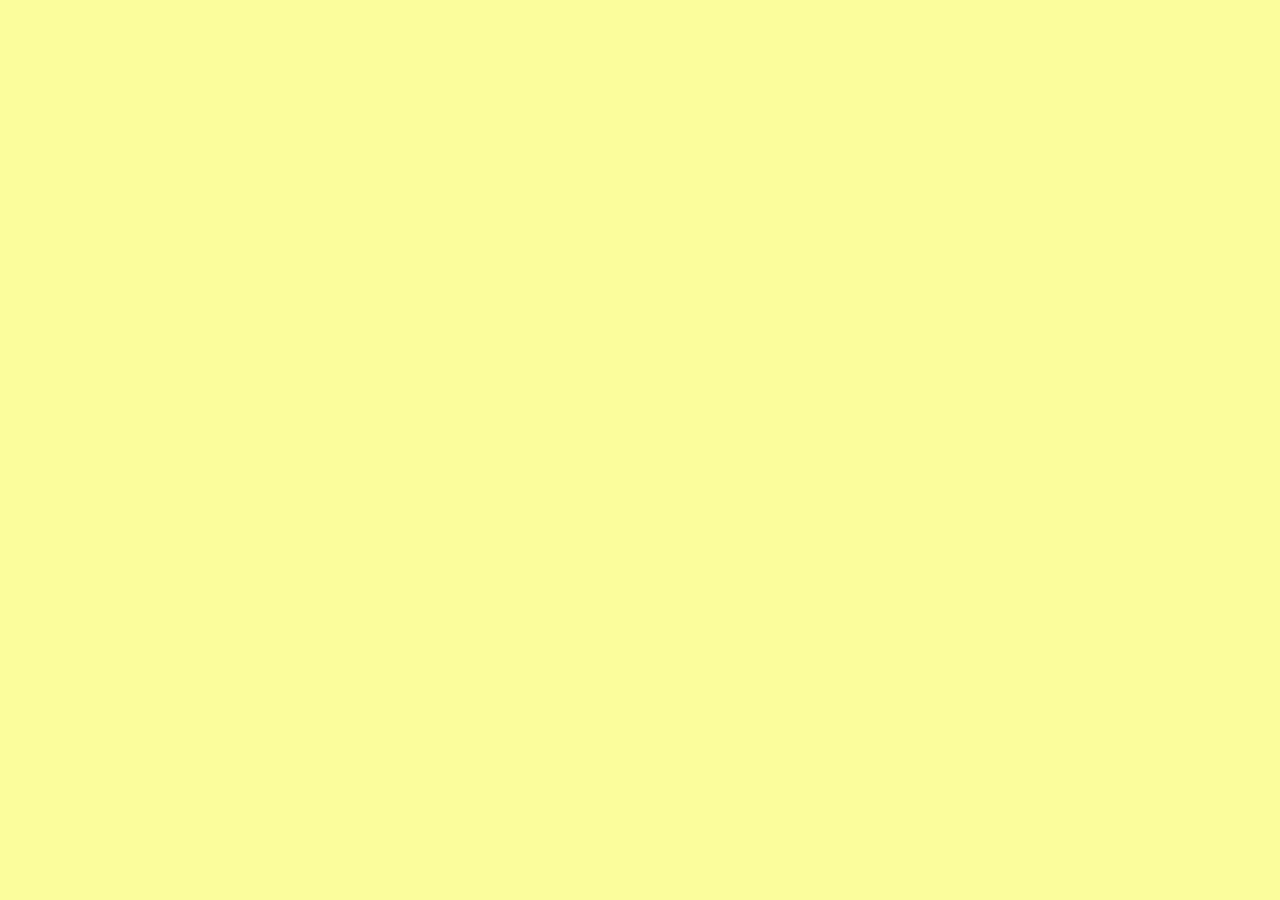
==== dress.html @ f21e7060 "updated html and css" ====
<!DOCTYPE html>
<!--[if lt IE 7]>      <html class="no-js lt-ie9 lt-ie8 lt-ie7"> <![endif]-->
<!--[if IE 7]>         <html class="no-js lt-ie9 lt-ie8"> <![endif]-->
<!--[if IE 8]>         <html class="no-js lt-ie9"> <![endif]-->
<!--[if gt IE 8]>      <html class="no-js"> <!--<![endif]-->
<html>
    <head>
        <meta charset="utf-8">
        <meta http-equiv="X-UA-Compatible" content="IE=edge">
        <title>Sally's Dress Up Game</title>
        <meta name="description" content="a replica of my eraliest internet memory">
        <meta name="viewport" content="width=device-width, initial-scale=1">
        <link rel="stylesheet" href="css/stylesheet.css">
    </head>
    <body>

    </body>
</html>
---- css/stylesheet.css ----
body{
    background-color: #FBFD9C;
}
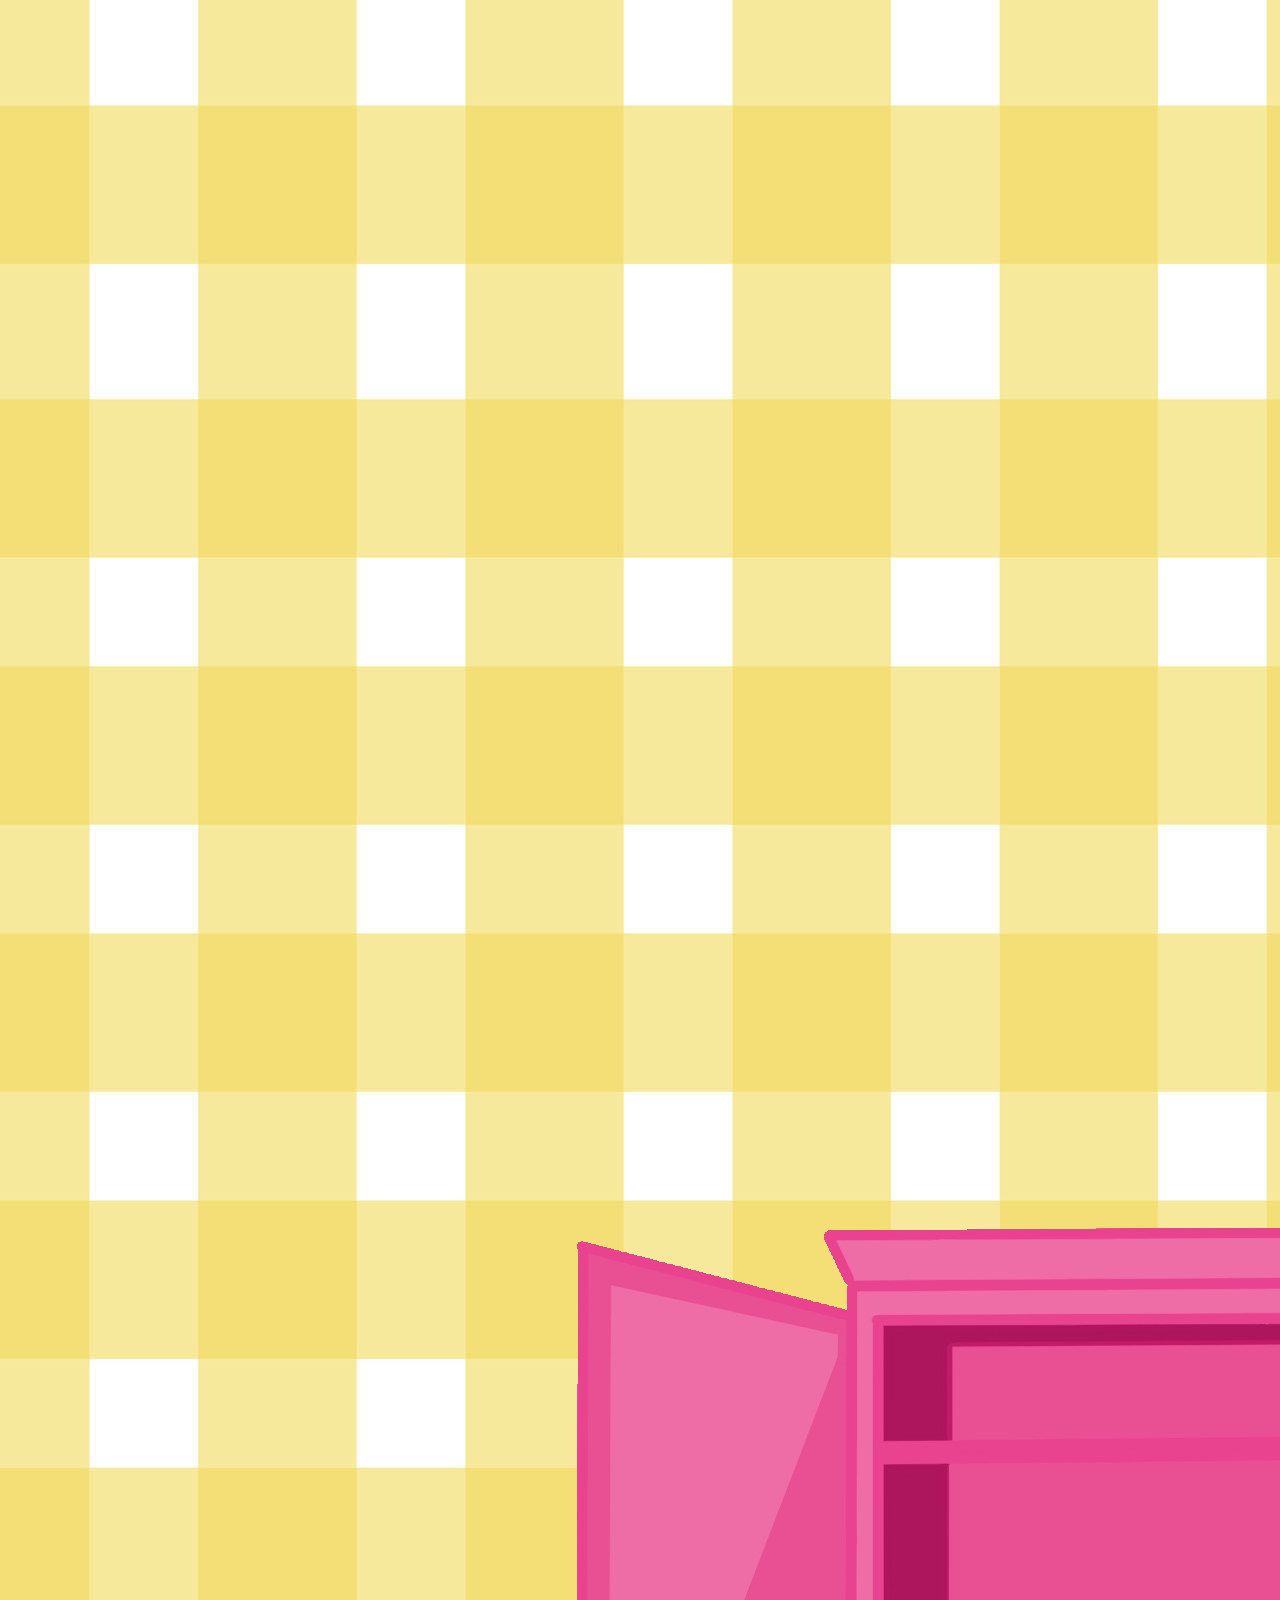
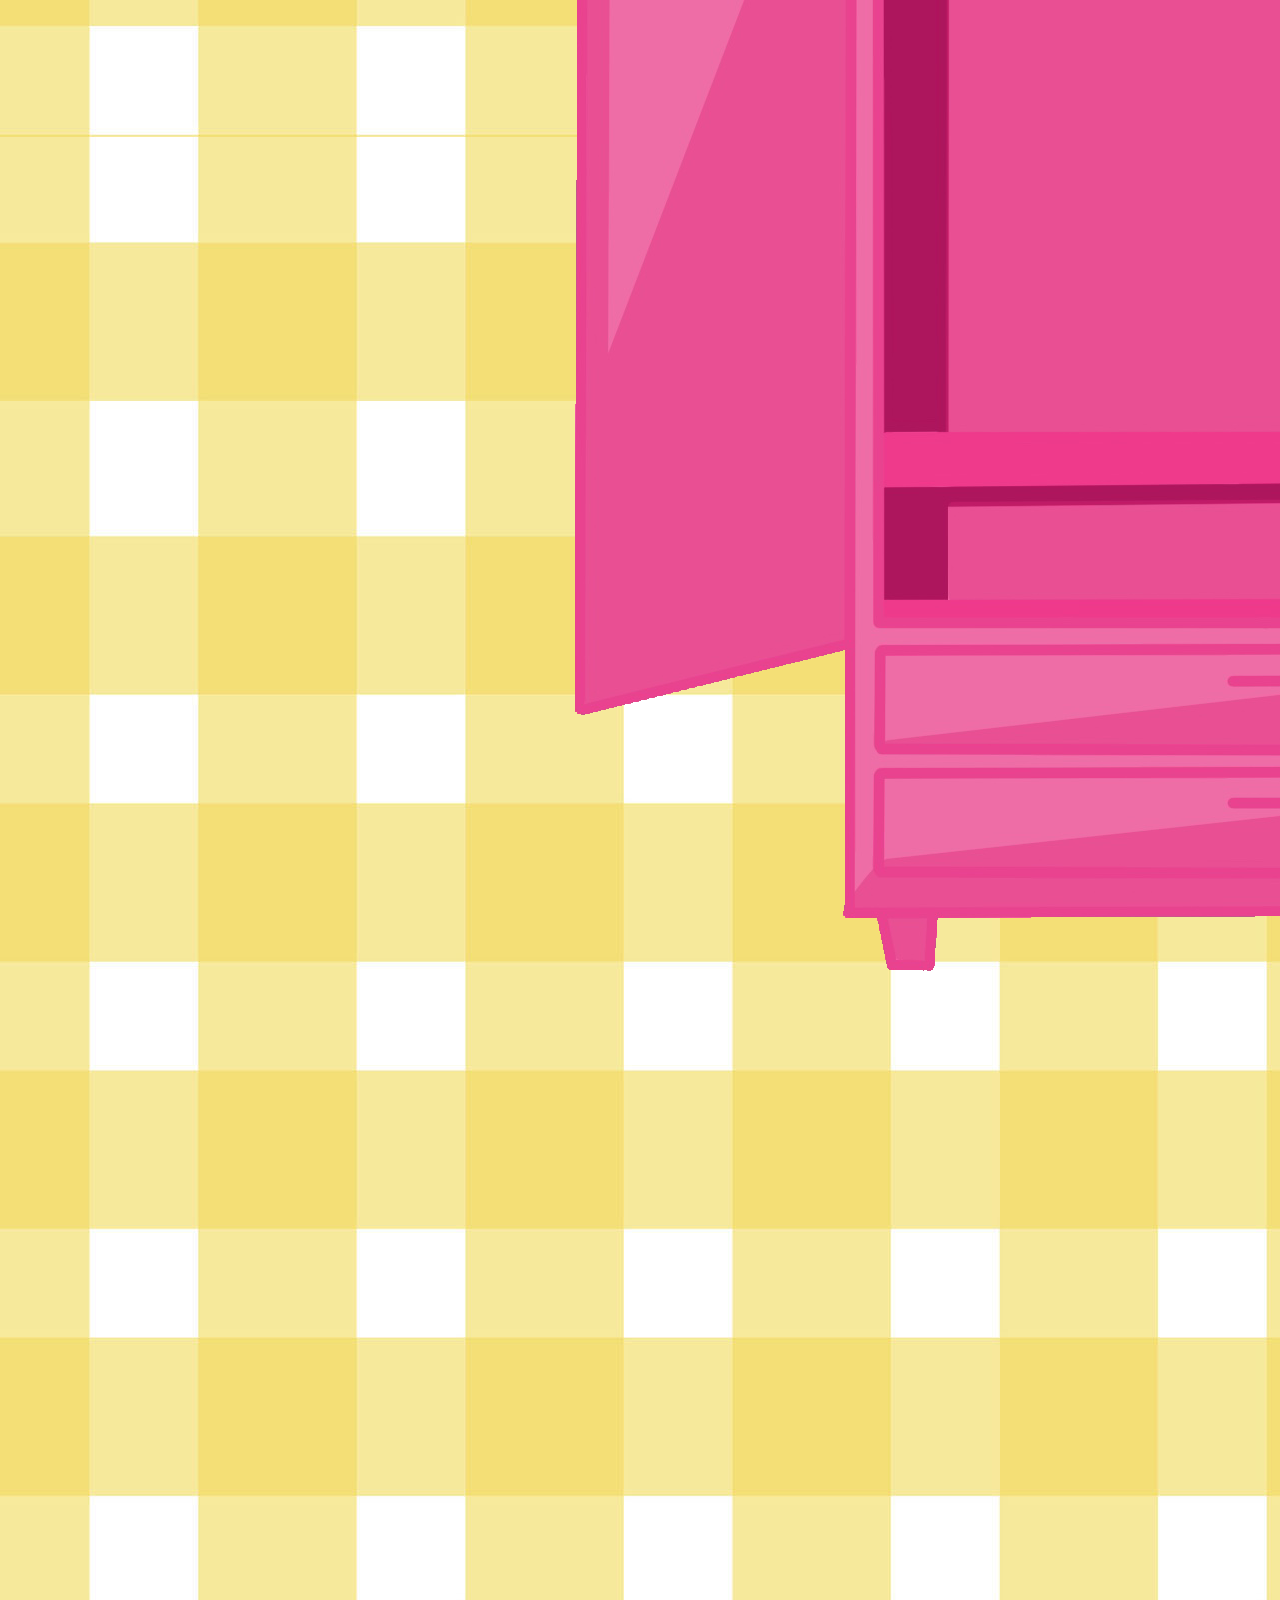
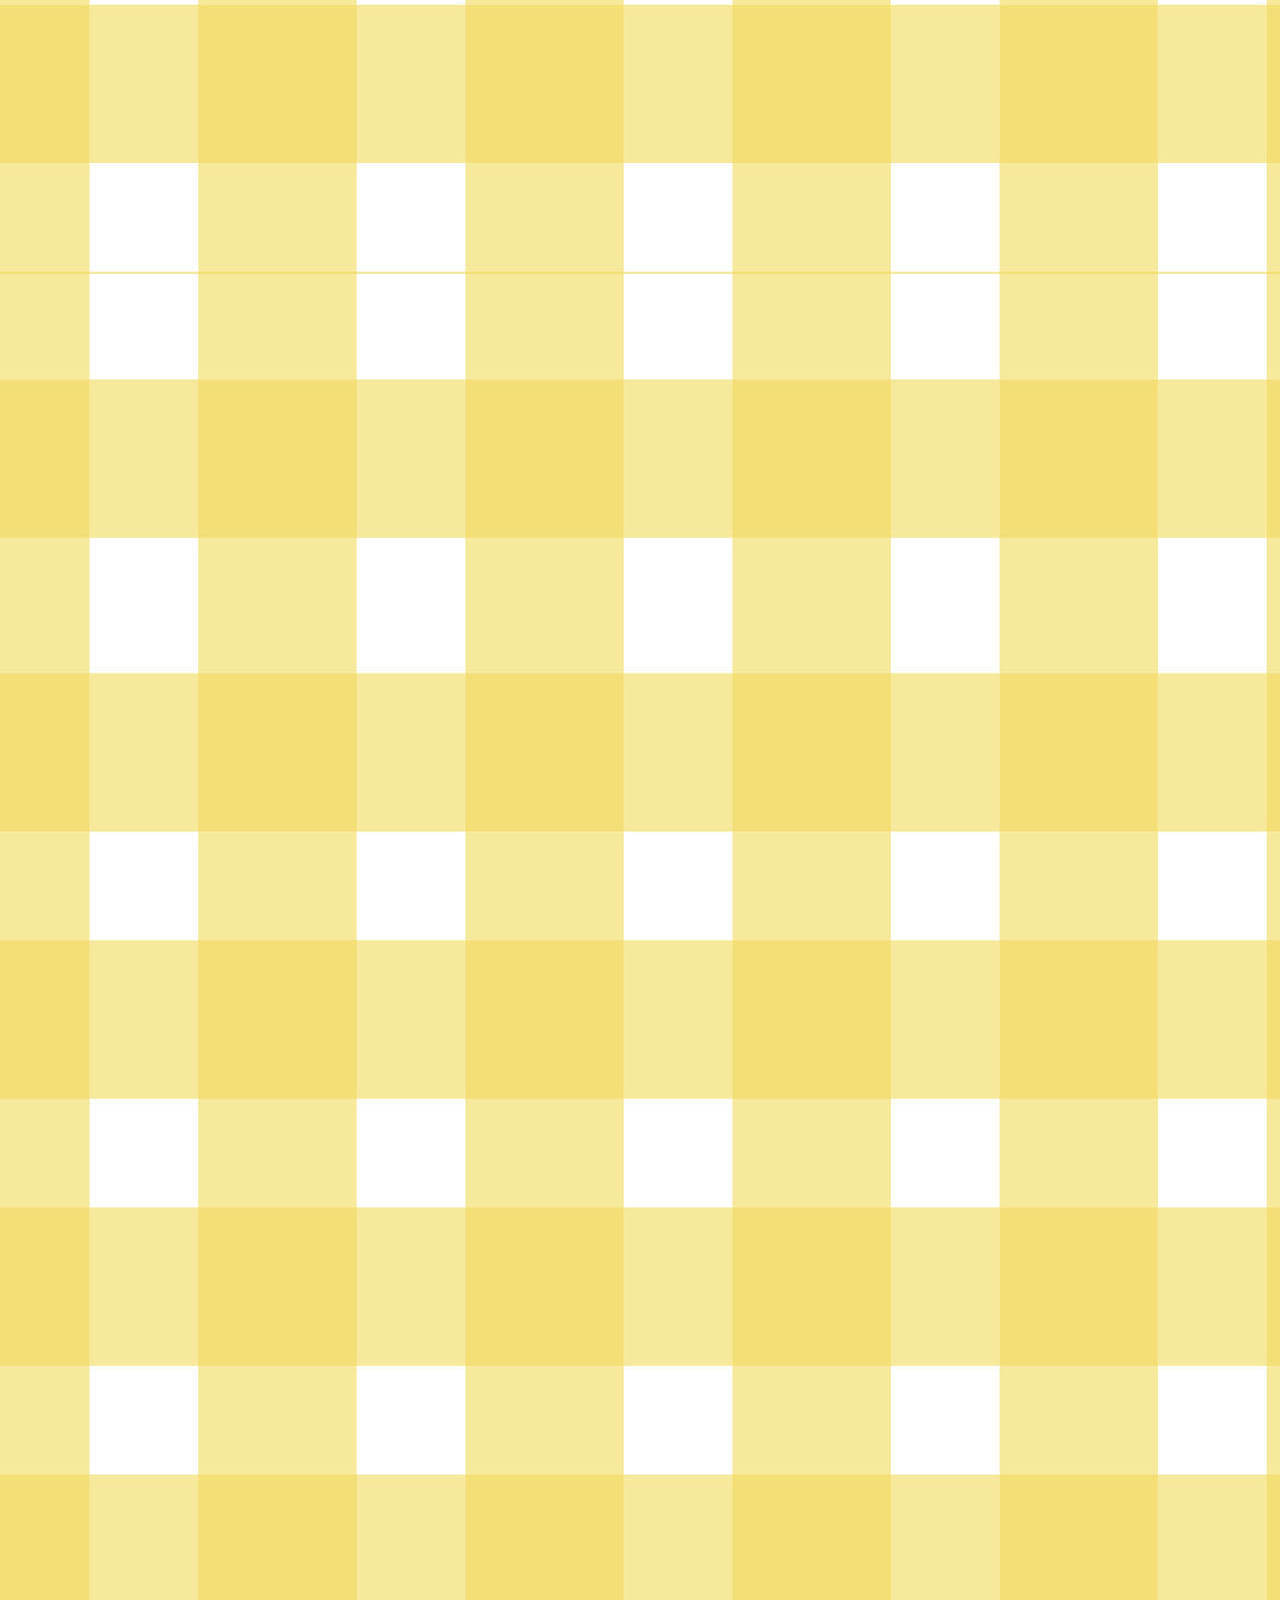
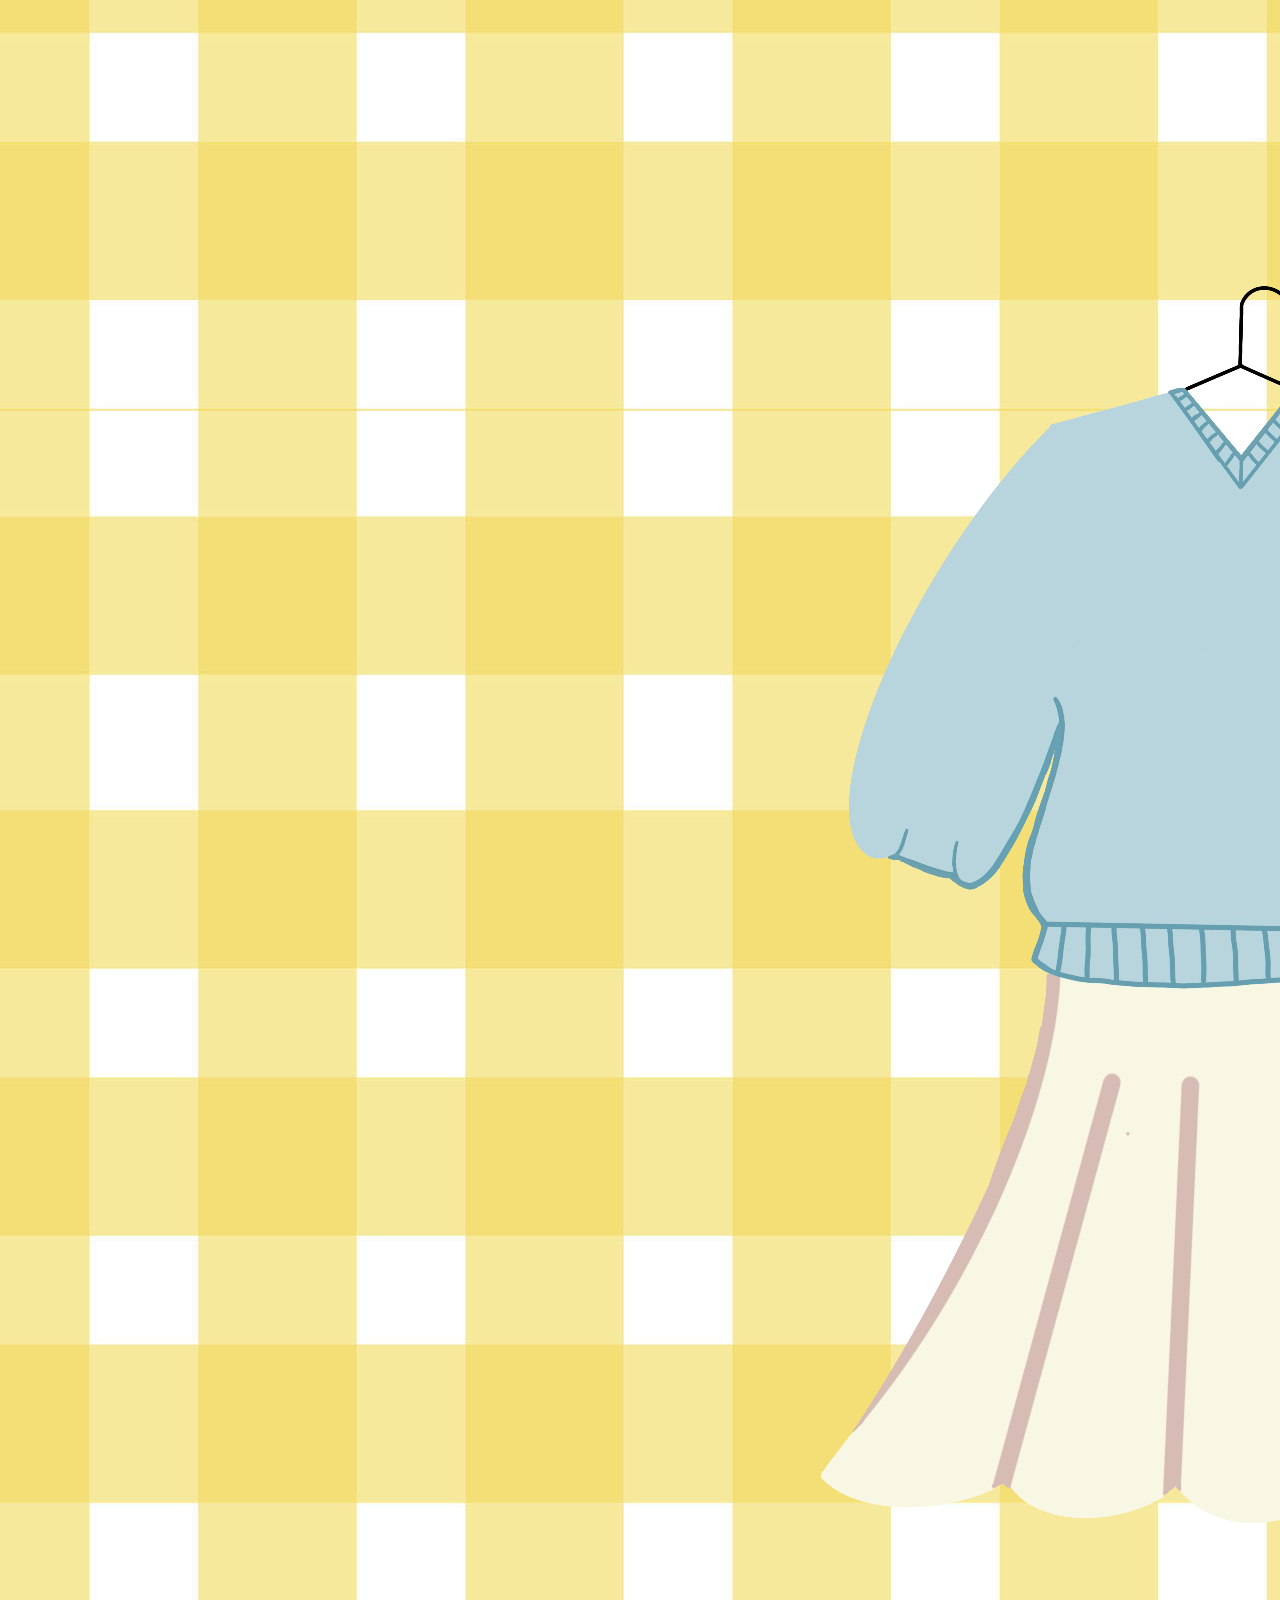
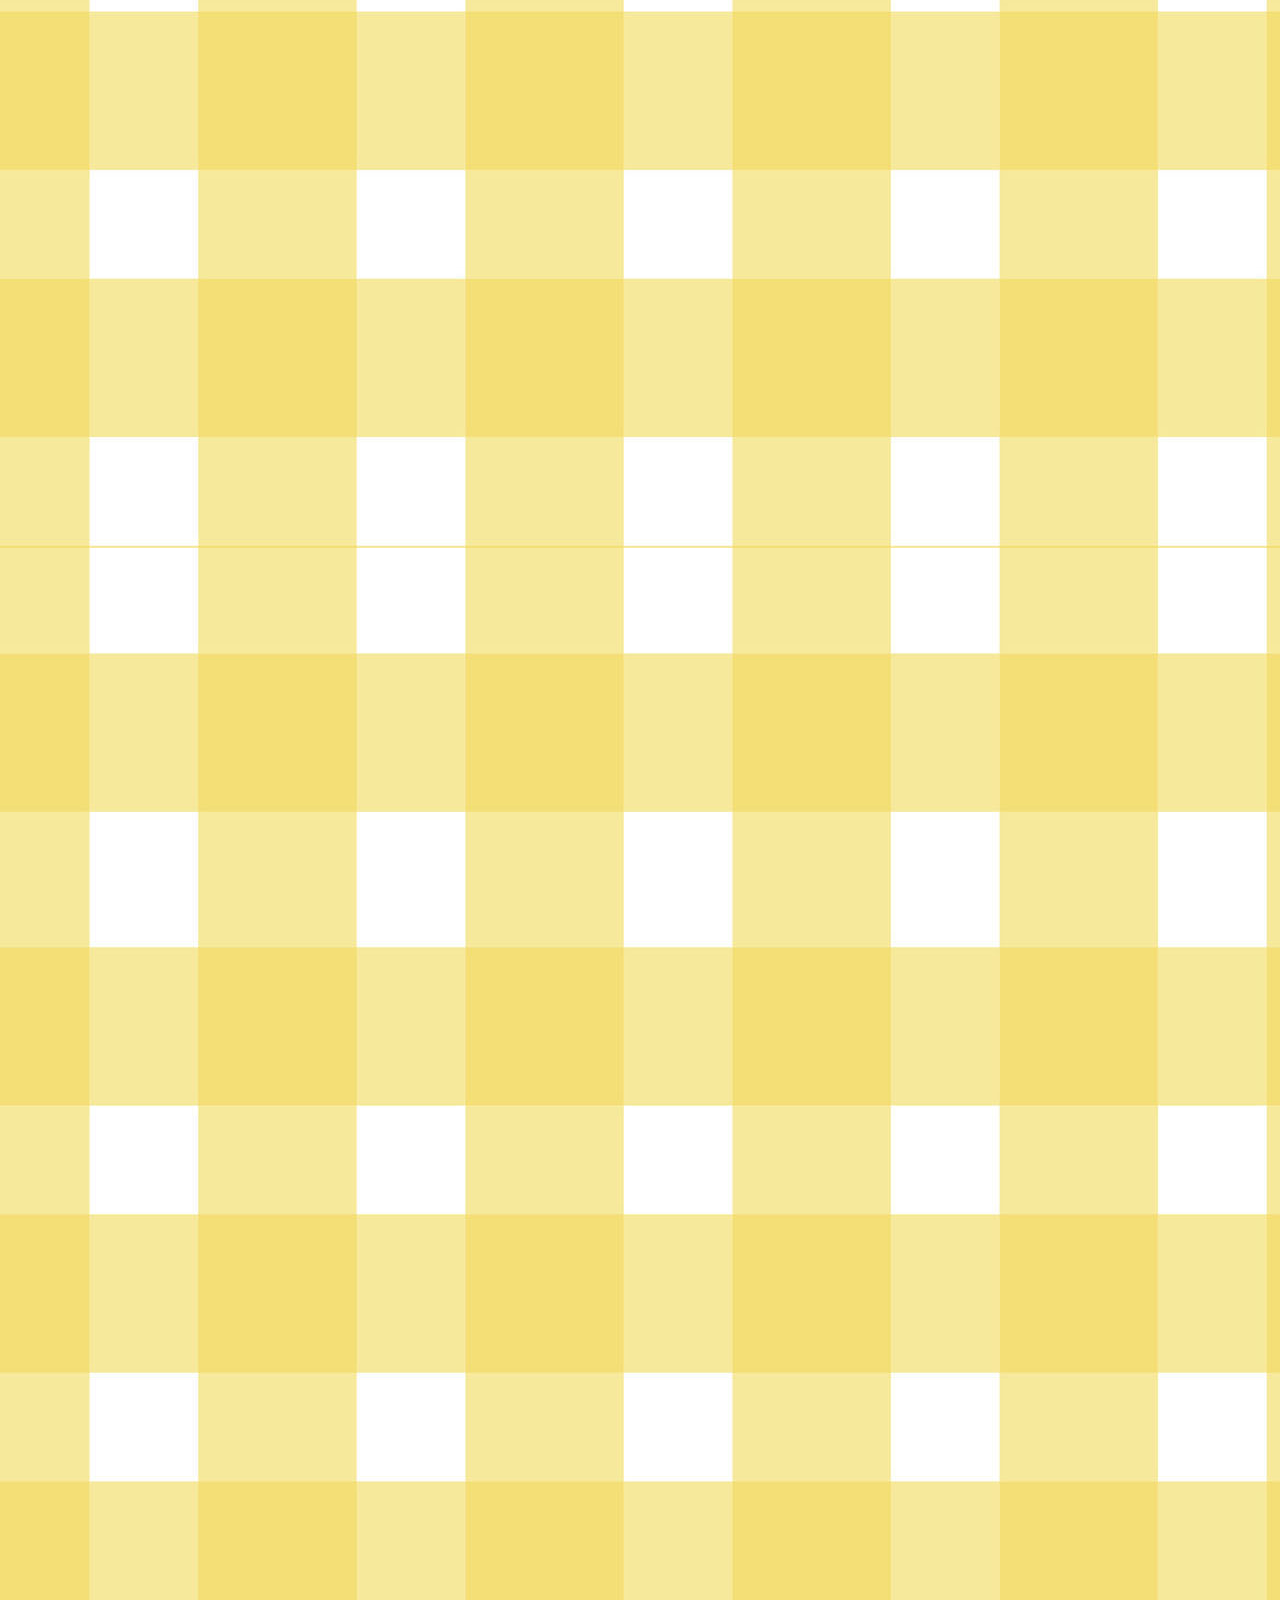
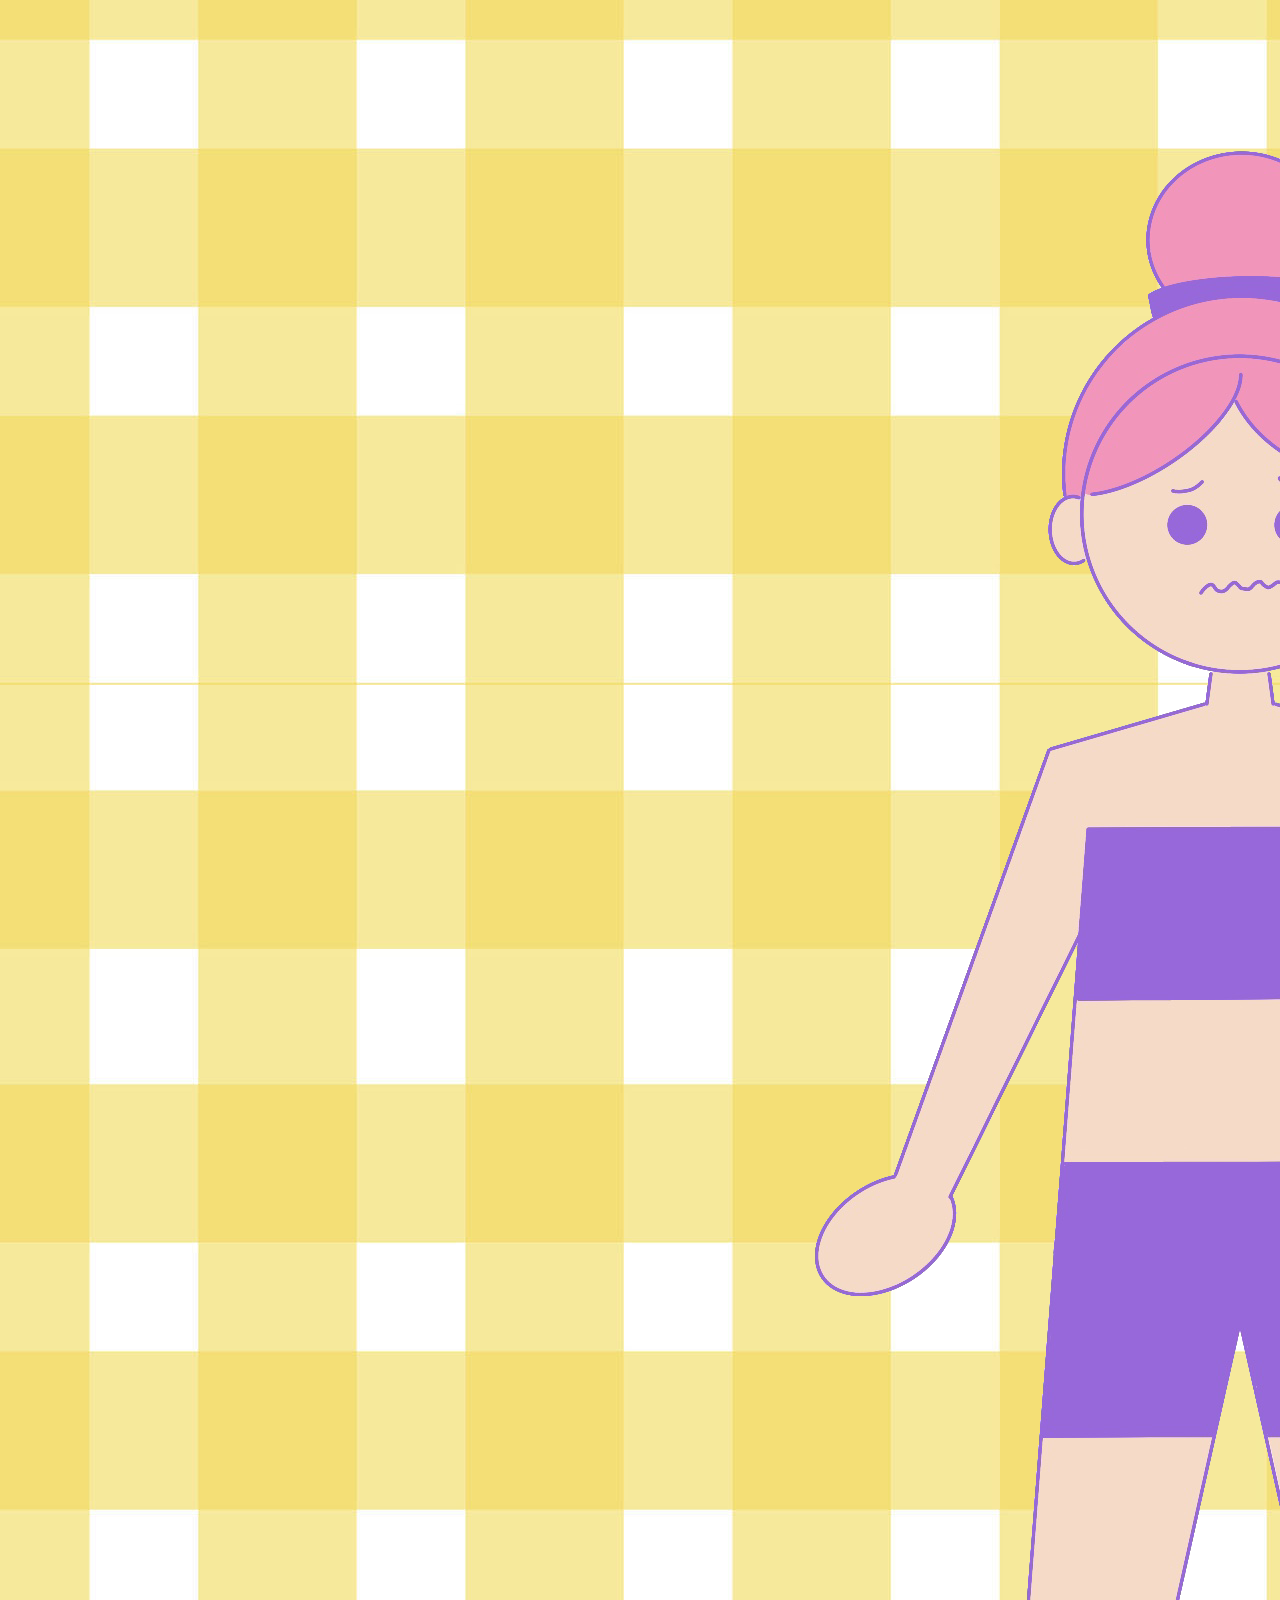
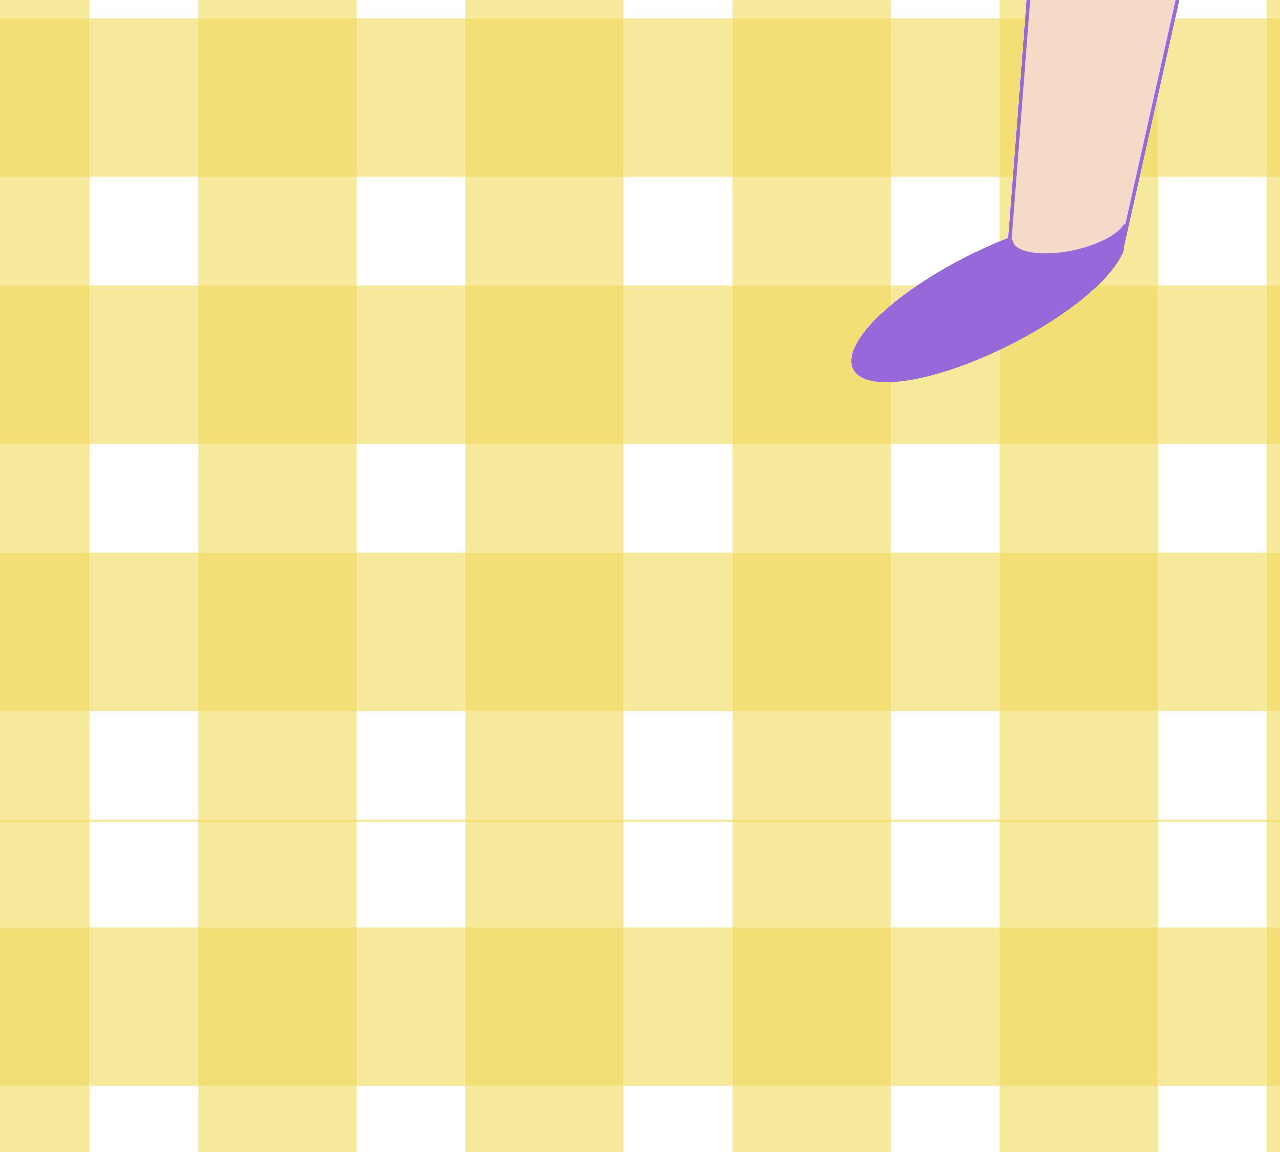
==== commit d1471ce1: "updated css and html" ====
--- a/dress.html
+++ b/dress.html
@@ -12,7 +12,29 @@
         <meta name="viewport" content="width=device-width, initial-scale=1">
         <link rel="stylesheet" href="css/stylesheet.css">
     </head>
+    <header>
+    </header>
+
+    <nav>
+
+    </nav>
+
     <body>
+        <div id="open-closet">
+            <img src="img/open.png" alt="open closet">
+        </div>
 
+        <div class="dressing">
+            <a href="dressblue.html">
+                <img src="img/blue-dress.png" alt="a blue dress">
+            </a>
+            <a href="dressblack.html">
+                <img src="img/black-dress.png" alt="a black dress">
+            </a>
+            <a href="dresspink.html">
+                <img src="img/pink-dress.png" alt="a pink dress">
+            </a>
+        </div>
+        <img src="img/model1.png" alt="model">
     </body>
 </html>--- a/css/stylesheet.css
+++ b/css/stylesheet.css
@@ -1,5 +1,81 @@
-
+@import url('https://fonts.googleapis.com/css2?family=Gaegu&display=swap'); 
 
 body{
-    background-color: #FBFD9C;
+    background-image: url(../img/pattern.jpg);
+    font-family: "Gaegu", sans-serif;
+    font-weight: 400;
+    font-style: normal;
+    text-align: center;
+    line-height: 1.5;
+    color:palevioletred;
+    max-width: 87.5rem;
+    margin: 6rem auto;
+    font-size: 1.5rem;
+}
+
+header{
+    text-align: center;
+    margin: auto; 
+    display: flex;
+    align-items: center;
+    justify-content: space-between;
+    background-color: #F9C9D4;
+    padding-left: 500px;
+    padding-right: 500px;
+    border-radius: 50px;
+}
+
+#title{
+    color:palevioletred;
+    font-size: 6rem;
+    text-align: left;
+}
+
+#instruction{
+    color: lightcoral;
+    font-size: 40pt;
+    text-align: left;
+    margin-top: 180px;
+    padding-left: 80px;
+}
+
+#start{
+    color: lightcoral;
+    font-size: 3rem;
+    text-align: left;
+    background-color: lightblue;
+    padding-left: 50px;
+    border-radius: 20px;
+    margin-left: 150px;
+    margin-top: 100px;
+}
+
+a{
+    text-decoration: none;
+}
+
+#head{
+    text-align: right;
+    background-color: lightyellow;
+    border-radius: 20px;
+    padding: 5px;
+    margin: auto;
+}
+
+#closet{
+    text-align: left;
+    max-height: 300px;
+    max-width: 300px;
+}
+
+.dressing{
+    margin: auto;
+    display: flex;
+    align-items: center;
+    justify-content: space-between;
+    z-index: 2;
+}
+
+#open-closet{
+    z-index: 1;
 }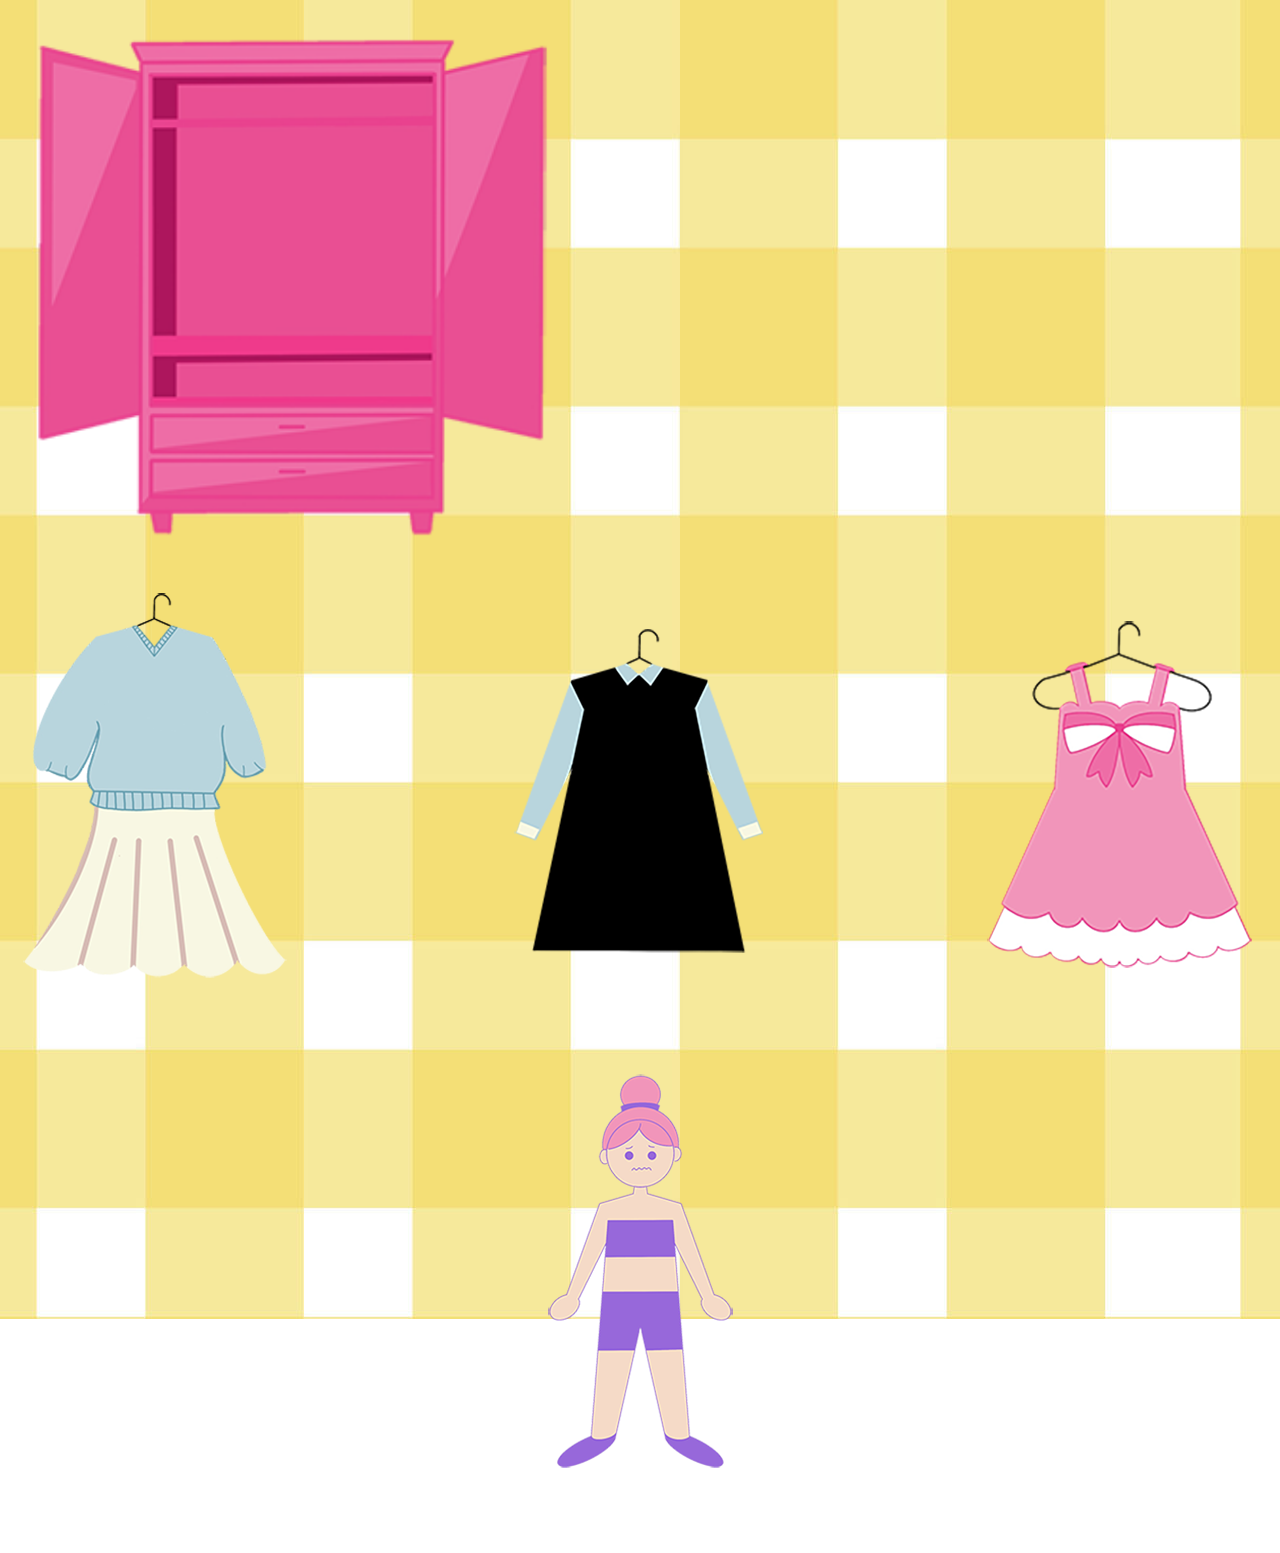
==== commit 508191dd: "updated html and css" ====
--- a/dress.html
+++ b/dress.html
@@ -24,7 +24,7 @@
             <img src="img/open.png" alt="open closet">
         </div>
 
-        <div class="dressing">
+        <div id="dressing">
             <a href="dressblue.html">
                 <img src="img/blue-dress.png" alt="a blue dress">
             </a>
@@ -35,6 +35,6 @@
                 <img src="img/pink-dress.png" alt="a pink dress">
             </a>
         </div>
-        <img src="img/model1.png" alt="model">
+        <img src="img/model.png" alt="model">
     </body>
 </html>--- a/css/stylesheet.css
+++ b/css/stylesheet.css
@@ -2,27 +2,35 @@
 
 body{
     background-image: url(../img/pattern.jpg);
+    background-repeat: no-repeat;
+    background-position: center;
+    background-attachment: fixed;
     font-family: "Gaegu", sans-serif;
     font-weight: 400;
     font-style: normal;
     text-align: center;
     line-height: 1.5;
     color:palevioletred;
-    max-width: 87.5rem;
-    margin: 6rem auto;
     font-size: 1.5rem;
 }
 
 header{
     text-align: center;
-    margin: auto; 
+    width: 45%;
     display: flex;
+    flex-direction: column;
     align-items: center;
-    justify-content: space-between;
-    background-color: #F9C9D4;
-    padding-left: 500px;
-    padding-right: 500px;
+    justify-content: space-around;
     border-radius: 50px;
+}
+
+#homepagelayout{
+    width:100%;
+    margin: auto;
+    display: flex;
+    flex-direction: row;
+    flex-wrap: wrap;
+    justify-content: space-around;
 }
 
 #title{
@@ -35,8 +43,6 @@
     color: lightcoral;
     font-size: 40pt;
     text-align: left;
-    margin-top: 180px;
-    padding-left: 80px;
 }
 
 #start{
@@ -46,8 +52,6 @@
     background-color: lightblue;
     padding-left: 50px;
     border-radius: 20px;
-    margin-left: 150px;
-    margin-top: 100px;
 }
 
 a{
@@ -58,17 +62,9 @@
     text-align: right;
     background-color: lightyellow;
     border-radius: 20px;
-    padding: 5px;
-    margin: auto;
 }
 
-#closet{
-    text-align: left;
-    max-height: 300px;
-    max-width: 300px;
-}
-
-.dressing{
+#dressing{
     margin: auto;
     display: flex;
     align-items: center;
@@ -77,5 +73,10 @@
 }
 
 #open-closet{
+    width: 45%;
     z-index: 1;
+}
+
+#open-closet img{
+    width: 100%;
 }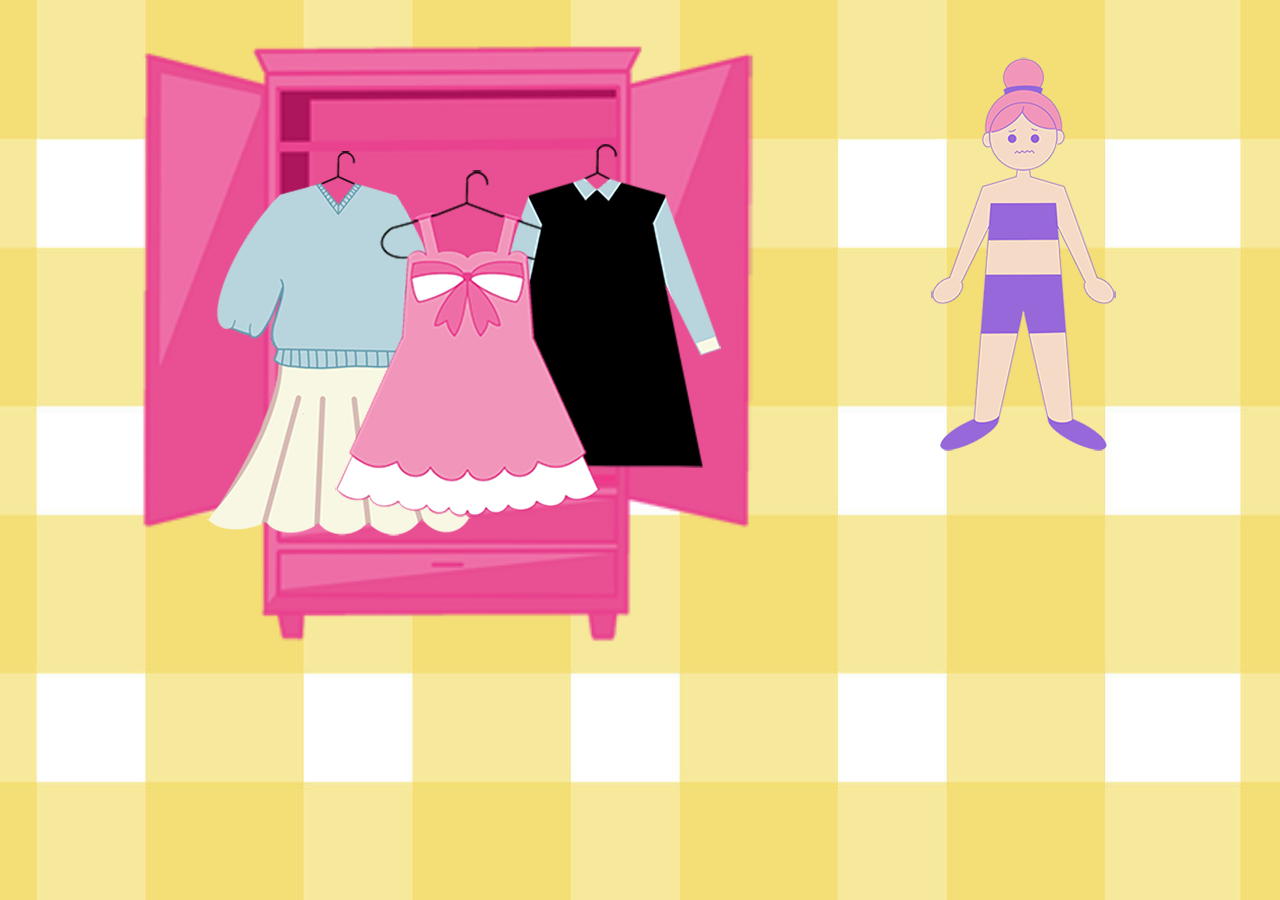
==== commit 2d85b752: "updated css and html" ====
--- a/dress.html
+++ b/dress.html
@@ -20,21 +20,27 @@
     </nav>
 
     <body>
-        <div id="open-closet">
-            <img src="img/open.png" alt="open closet">
+        <div id="closetlayout">
+            <div id="open-closet">
+                <img src="img/open.png" alt="open closet">
+            </div>
+            <div>
+                <img src="img/model.png" alt="model">
+            </div>
+            <a href="dressblue.html" id="blue-dress">
+                <img src="img/blue-dress.png" alt="a blue dress">
+            </a>
+            <a href="dresspink.html" id="pink-dress">
+                <img src="img/pink-dress.png" alt="a pink dress">
+            </a>
+            <a href="dressblack.html" id="black-dress">
+                <img src="img/black-dress.png" alt="a black dress">
+            </a>
         </div>
 
-        <div id="dressing">
-            <a href="dressblue.html">
-                <img src="img/blue-dress.png" alt="a blue dress">
-            </a>
-            <a href="dressblack.html">
-                <img src="img/black-dress.png" alt="a black dress">
-            </a>
-            <a href="dresspink.html">
-                <img src="img/pink-dress.png" alt="a pink dress">
-            </a>
-        </div>
-        <img src="img/model.png" alt="model">
+   
+
+   
+        
     </body>
 </html>--- a/css/stylesheet.css
+++ b/css/stylesheet.css
@@ -27,6 +27,16 @@
 #homepagelayout{
     width:100%;
     margin: auto;
+    margin-top: 10%;
+    display: flex;
+    flex-direction: row;
+    flex-wrap: wrap;
+    justify-content: space-around;
+}
+
+#closetlayout{
+    width:100%;
+    margin: auto;
     display: flex;
     flex-direction: row;
     flex-wrap: wrap;
@@ -48,14 +58,16 @@
 #start{
     color: lightcoral;
     font-size: 3rem;
-    text-align: left;
+    text-align: center;
     background-color: lightblue;
-    padding-left: 50px;
     border-radius: 20px;
+    width: 30%;
+    margin: auto;
 }
 
 a{
     text-decoration: none;
+    color: lightcoral
 }
 
 #head{
@@ -64,13 +76,6 @@
     border-radius: 20px;
 }
 
-#dressing{
-    margin: auto;
-    display: flex;
-    align-items: center;
-    justify-content: space-between;
-    z-index: 2;
-}
 
 #open-closet{
     width: 45%;
@@ -78,5 +83,77 @@
 }
 
 #open-closet img{
-    width: 100%;
+    width: 120%;
+}
+
+#blue-dress {
+    position: absolute;
+    left: 15%; 
+    top: 15%; 
+    z-index: 5;
+}
+
+#blue-dress:hover {
+    transform: scale(1.1);
+}
+
+#black-dress {
+    position: absolute;
+    left: 35%; 
+    top: 15%; 
+    z-index: 6;
+}
+
+#black-dress:hover {
+    transform: scale(1.1);
+}
+
+#pink-dress {
+    position: absolute;
+    left: 25%; 
+    top: 15%; 
+    z-index: 7;
+}
+
+#pink-dress:hover {
+    transform: scale(1.1);
+}
+
+.finish{
+    color: lightcoral;
+    font-size: 3rem;
+    text-align: center;
+    background-color: lightblue;
+    border-radius: 20px;
+    width: 10%;
+    margin: auto;
+}
+
+.again{
+    color: lightcoral;
+    font-size: 3rem;
+    text-align: center;
+    background-color: lightblue;
+    border-radius: 20px;
+    width: 18%;
+    margin: auto;
+}
+
+.score{
+    position: absolute;
+    animation-name: score;
+    animation-duration: 2s;
+    animation-iteration-count: infinite;
+}
+
+@keyframes score{
+        from {
+        right: 300px;  
+        top: 500px;
+        }
+
+        to{
+            right: 300px;
+            top: 10px;
+        }
 }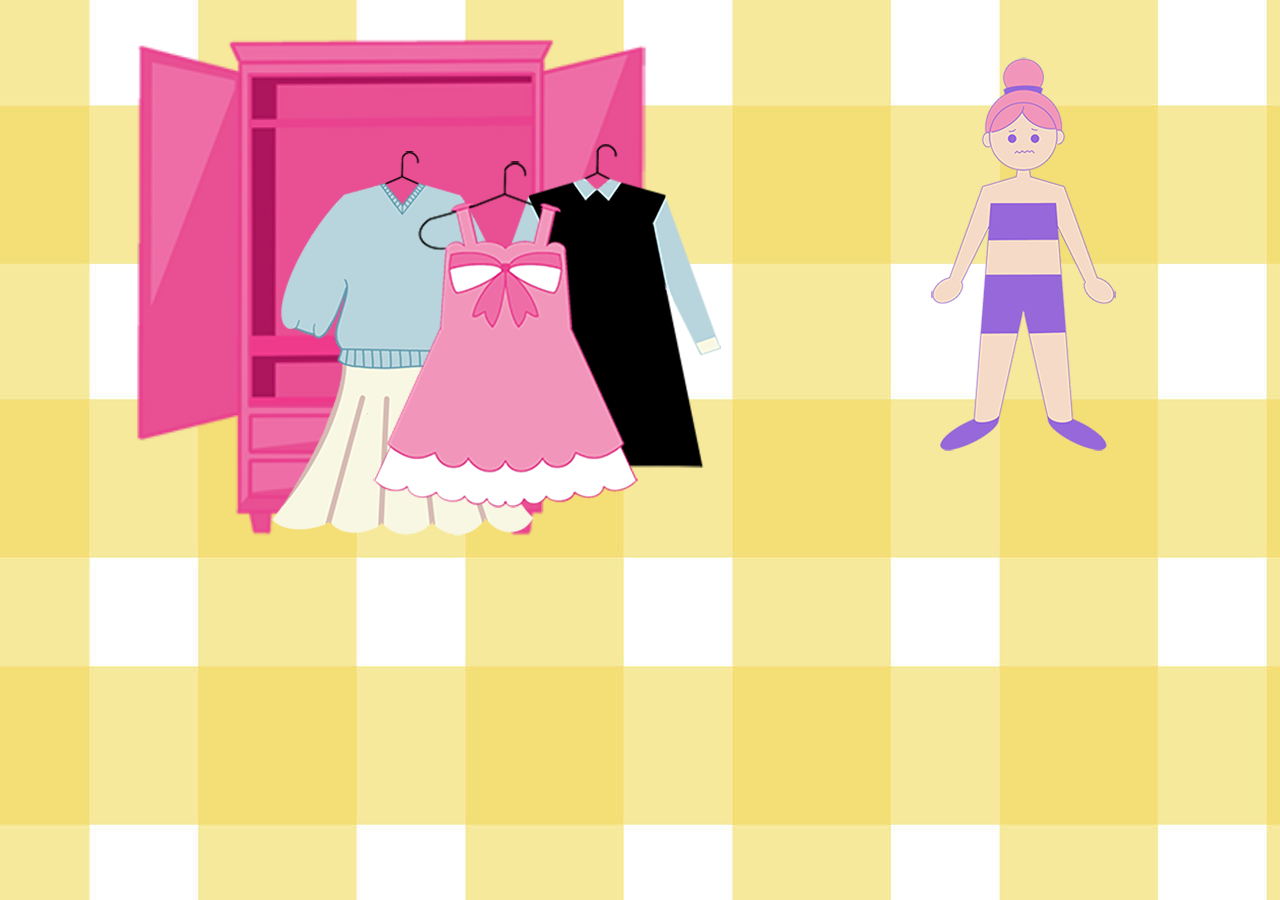
==== commit 8debeaff: "updated html and css" ====
--- a/dress.html
+++ b/dress.html
@@ -24,7 +24,7 @@
             <div id="open-closet">
                 <img src="img/open.png" alt="open closet">
             </div>
-            <div>
+            <div id="model">
                 <img src="img/model.png" alt="model">
             </div>
             <a href="dressblue.html" id="blue-dress">
--- a/css/stylesheet.css
+++ b/css/stylesheet.css
@@ -2,9 +2,6 @@
 
 body{
     background-image: url(../img/pattern.jpg);
-    background-repeat: no-repeat;
-    background-position: center;
-    background-attachment: fixed;
     font-family: "Gaegu", sans-serif;
     font-weight: 400;
     font-style: normal;
@@ -76,19 +73,18 @@
     border-radius: 20px;
 }
 
-
 #open-closet{
     width: 45%;
     z-index: 1;
 }
 
 #open-closet img{
-    width: 120%;
+    width: 100%;
 }
 
 #blue-dress {
     position: absolute;
-    left: 15%; 
+    left: 20%; 
     top: 15%; 
     z-index: 5;
 }
@@ -110,14 +106,15 @@
 
 #pink-dress {
     position: absolute;
-    left: 25%; 
-    top: 15%; 
+    left: 28%; 
+    top: 14%; 
     z-index: 7;
 }
 
 #pink-dress:hover {
     transform: scale(1.1);
 }
+
 
 .finish{
     color: lightcoral;
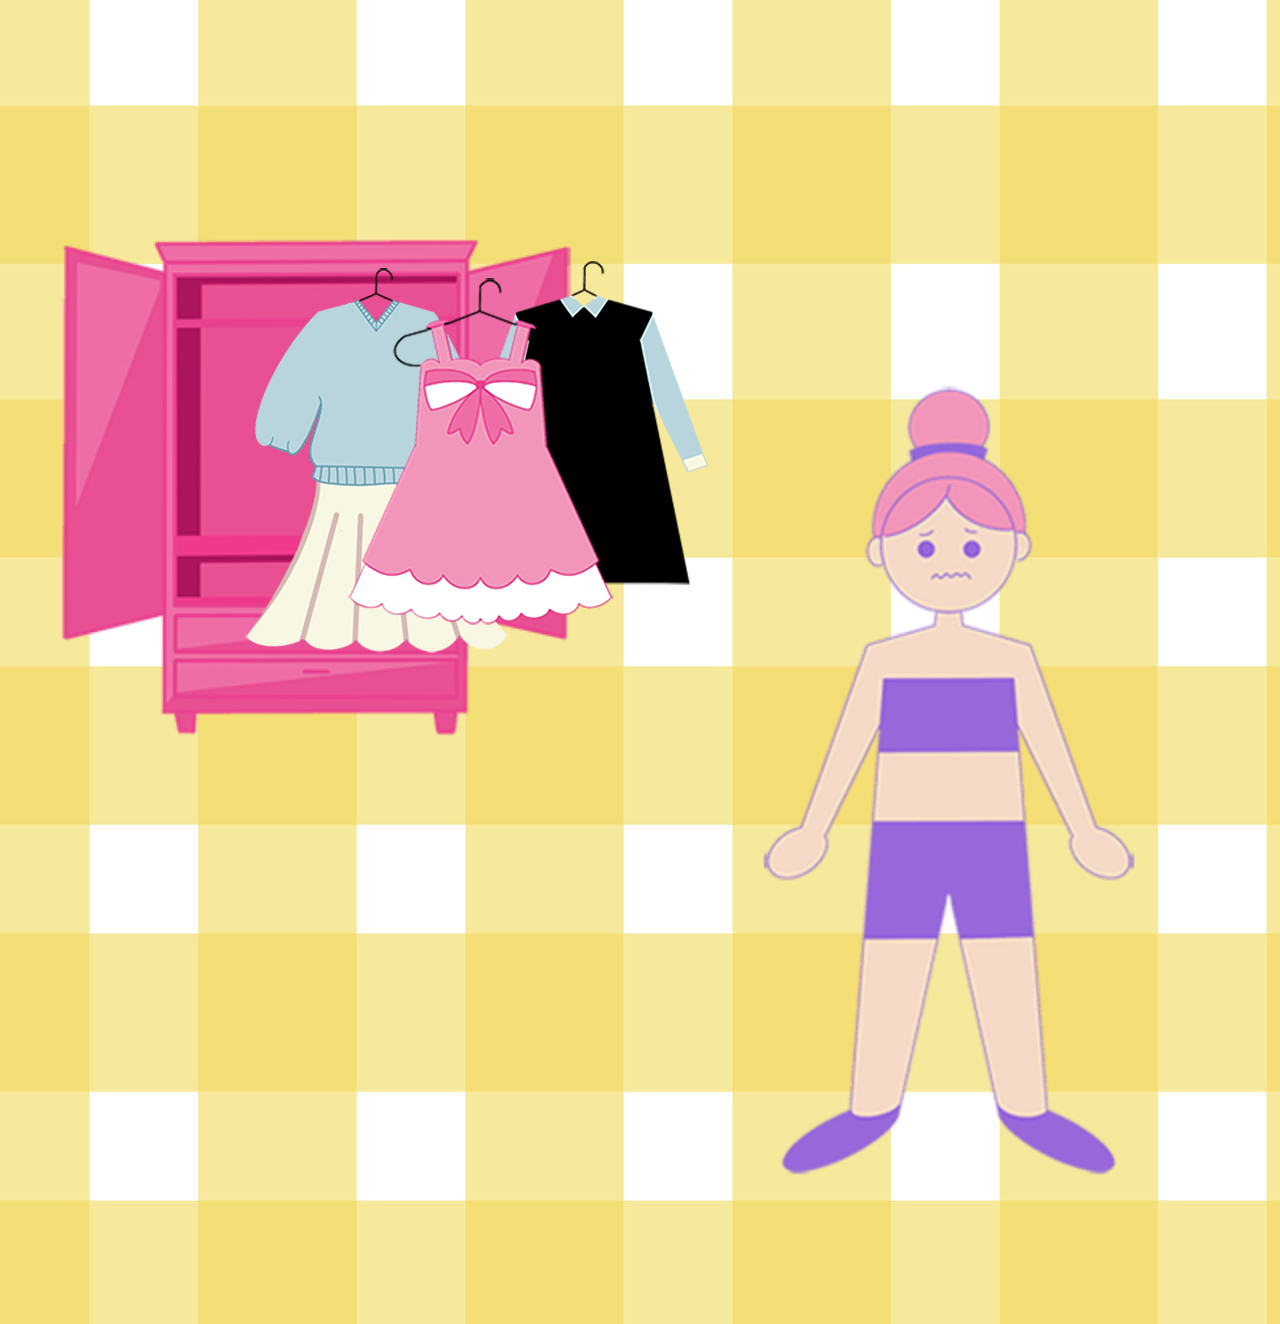
==== commit 461eeb0f: "updated html and css" ====
--- a/dress.html
+++ b/dress.html
@@ -25,7 +25,7 @@
                 <img src="img/open.png" alt="open closet">
             </div>
             <div id="model">
-                <img src="img/model.png" alt="model">
+                <img src="img/model.png" alt="model" width="600">
             </div>
             <a href="dressblue.html" id="blue-dress">
                 <img src="img/blue-dress.png" alt="a blue dress">
@@ -37,10 +37,6 @@
                 <img src="img/black-dress.png" alt="a black dress">
             </a>
         </div>
-
-   
-
-   
         
     </body>
 </html>--- a/css/stylesheet.css
+++ b/css/stylesheet.css
@@ -32,6 +32,7 @@
 }
 
 #closetlayout{
+    padding-top: 200px;
     width:100%;
     margin: auto;
     display: flex;
@@ -42,23 +43,23 @@
 
 #title{
     color:palevioletred;
-    font-size: 6rem;
+    font-size: 8rem;
     text-align: left;
 }
 
 #instruction{
     color: lightcoral;
-    font-size: 40pt;
+    font-size: 5rem;
     text-align: left;
 }
 
 #start{
     color: lightcoral;
-    font-size: 3rem;
+    font-size: 5rem;
     text-align: center;
     background-color: lightblue;
     border-radius: 20px;
-    width: 30%;
+    width: 150%;
     margin: auto;
 }
 
@@ -68,9 +69,9 @@
 }
 
 #head{
-    text-align: right;
     background-color: lightyellow;
     border-radius: 20px;
+    margin-right: 150px;
 }
 
 #open-closet{
@@ -82,10 +83,14 @@
     width: 100%;
 }
 
+#model{
+    padding-top: 80px;
+}
+
 #blue-dress {
     position: absolute;
-    left: 20%; 
-    top: 15%; 
+    left: 18%; 
+    top: 28%; 
     z-index: 5;
 }
 
@@ -93,10 +98,14 @@
     transform: scale(1.1);
 }
 
+#blue-model{
+    padding-top: 150px;
+}
+
 #black-dress {
     position: absolute;
-    left: 35%; 
-    top: 15%; 
+    left: 34%; 
+    top: 28%; 
     z-index: 6;
 }
 
@@ -104,10 +113,14 @@
     transform: scale(1.1);
 }
 
+#black-model{
+    padding-top: 150px;
+}
+
 #pink-dress {
     position: absolute;
-    left: 28%; 
-    top: 14%; 
+    left: 26%; 
+    top: 27%; 
     z-index: 7;
 }
 
@@ -115,6 +128,9 @@
     transform: scale(1.1);
 }
 
+#pink-model{
+    padding-top: 150px;
+}
 
 .finish{
     color: lightcoral;
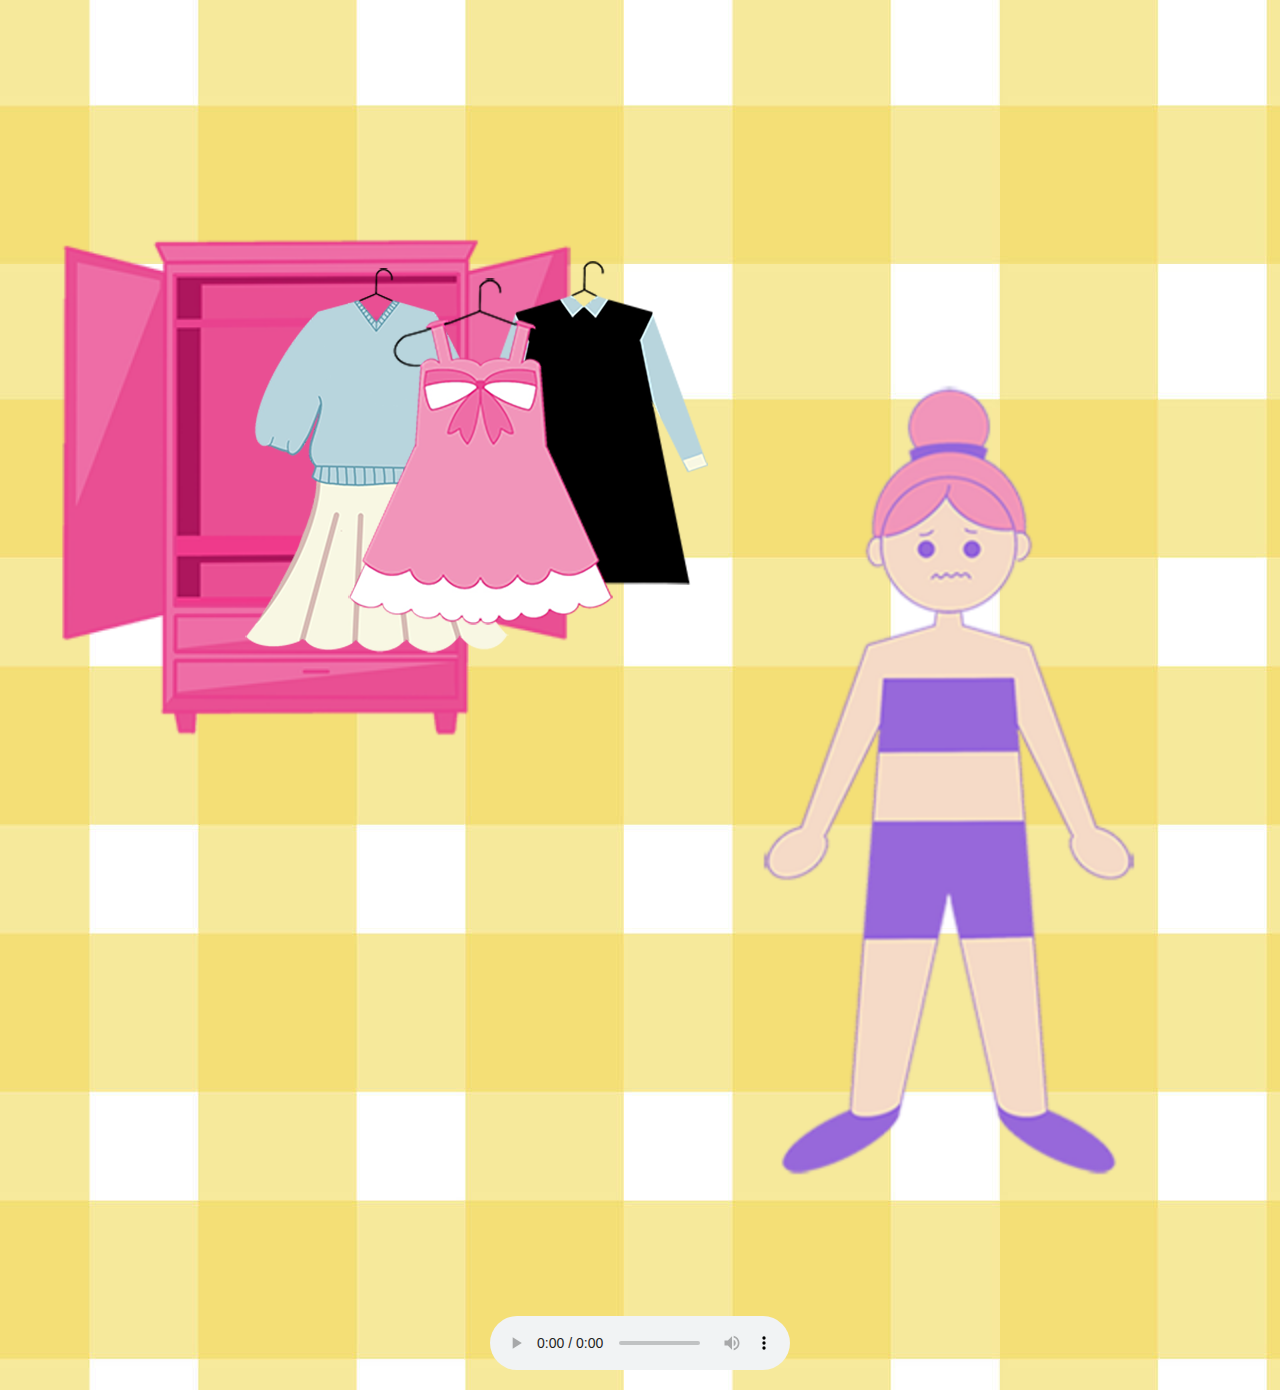
==== commit a2590094: "updated css and html" ====
--- a/dress.html
+++ b/dress.html
@@ -38,5 +38,11 @@
             </a>
         </div>
         
+        <audio controls autoplay>
+            <source src="img/真珠美人魚 七彩的微風 中文 七人合唱完整版.mp3.crdownload" type="audio/ogg">
+            <source src="img/真珠美人魚 七彩的微風 中文 七人合唱完整版.mp3.crdownload" type="audio/mpeg">
+          Your browser does not support the audio element.
+          </audio>
+
     </body>
 </html>--- a/css/stylesheet.css
+++ b/css/stylesheet.css
@@ -144,7 +144,7 @@
 
 .again{
     color: lightcoral;
-    font-size: 3rem;
+    font-size: 5rem;
     text-align: center;
     background-color: lightblue;
     border-radius: 20px;
@@ -155,18 +155,41 @@
 .score{
     position: absolute;
     animation-name: score;
-    animation-duration: 2s;
+    animation-duration: 3s;
     animation-iteration-count: infinite;
 }
 
 @keyframes score{
         from {
         right: 300px;  
-        top: 500px;
+        top: 1000px;
         }
 
         to{
             right: 300px;
-            top: 10px;
+            top: 100px;
         }
+}
+
+.scoretwo{
+    position: absolute;
+    animation-name: score;
+    animation-duration: 3s;
+    animation-iteration-count: infinite;
+}
+
+@keyframes score-two{
+    from {
+    left: 100px;  
+    top: 100px;
+    }
+
+    to{
+        left: 100px;
+        top: 1000px;
+    }
+}
+
+.final{
+    margin-top: 150px;
 }